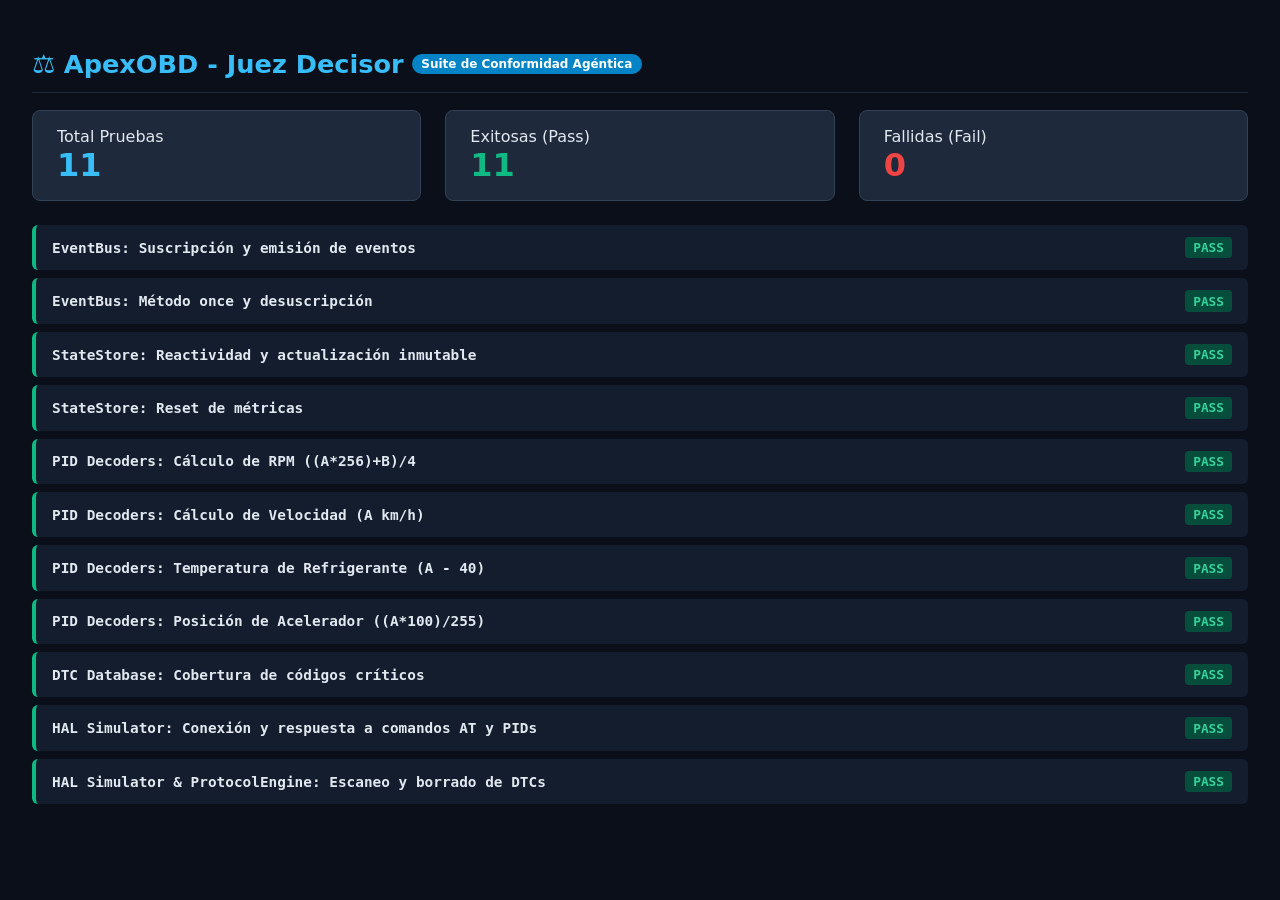
==== tests/arbiter_test_suite.html @ c175ecc3 "feat: implementacion inicial de ApexOBD con arquitectura agentica, pros clonados y suite de pruebas" ====
<!DOCTYPE html>
<html lang="es">
<head>
  <meta charset="UTF-8">
  <title>ApexOBD - Suite de Validación del Juez Decisor</title>
  <style>
    body {
      background-color: #0b0f19;
      color: #e2e8f0;
      font-family: 'Segoe UI', system-ui, -apple-system, sans-serif;
      padding: 2rem;
      margin: 0;
    }
    h1 {
      color: #38bdf8;
      font-size: 1.6rem;
      display: flex;
      align-items: center;
      gap: 0.5rem;
      border-bottom: 1px solid #1e293b;
      padding-bottom: 0.8rem;
    }
    .badge {
      background: #0284c7;
      color: #fff;
      font-size: 0.75rem;
      padding: 0.2rem 0.6rem;
      border-radius: 9999px;
      font-weight: bold;
    }
    .summary {
      display: flex;
      gap: 1.5rem;
      margin-bottom: 1.5rem;
    }
    .summary-card {
      background: #1e293b;
      border-radius: 8px;
      padding: 1rem 1.5rem;
      flex: 1;
      border: 1px solid #334155;
    }
    .summary-card .number {
      font-size: 2rem;
      font-weight: bold;
    }
    .passed .number { color: #10b981; }
    .failed .number { color: #ef4444; }
    .total .number { color: #38bdf8; }
    .test-list {
      display: flex;
      flex-direction: column;
      gap: 0.5rem;
    }
    .test-item {
      padding: 0.75rem 1rem;
      background: #131d2e;
      border-radius: 6px;
      border-left: 4px solid #64748b;
      display: flex;
      justify-content: space-between;
      align-items: center;
      font-family: monospace;
      font-size: 0.9rem;
    }
    .test-item.pass {
      border-left-color: #10b981;
    }
    .test-item.fail {
      border-left-color: #ef4444;
      background: #251217;
    }
    .status-tag {
      font-weight: bold;
      font-size: 0.8rem;
      padding: 0.2rem 0.5rem;
      border-radius: 4px;
    }
    .status-tag.pass { background: #064e3b; color: #34d399; }
    .status-tag.fail { background: #7f1d1d; color: #f87171; }
    .error-detail {
      font-size: 0.8rem;
      color: #fca5a5;
      margin-top: 0.3rem;
    }
  </style>
</head>
<body>
  <h1>
    <span>⚖️ ApexOBD - Juez Decisor</span>
    <span class="badge">Suite de Conformidad Agéntica</span>
  </h1>

  <div class="summary">
    <div class="summary-card total">
      <div>Total Pruebas</div>
      <div class="number" id="total-count">0</div>
    </div>
    <div class="summary-card passed">
      <div>Exitosas (Pass)</div>
      <div class="number" id="passed-count">0</div>
    </div>
    <div class="summary-card failed">
      <div>Fallidas (Fail)</div>
      <div class="number" id="failed-count">0</div>
    </div>
  </div>

  <div class="test-list" id="test-list"></div>

  <script type="module">
    import { EventBus } from '../js/core/event_bus.js';
    import { StateStore } from '../js/core/state_store.js';
    import { OBD_PIDS, DTC_DATABASE, AT_COMMANDS } from '../js/core/obd_constants.js';
    import { SimulatorTransport } from '../js/hal/simulator_transport.js';
    import { ProtocolEngine } from '../js/core/protocol_engine.js';

    const results = [];

    async function test(name, fn) {
      try {
        await fn();
        results.push({ name, pass: true });
      } catch (err) {
        results.push({ name, pass: false, error: err.message });
      }
    }

    function assert(condition, message) {
      if (!condition) throw new Error(message || 'Assertion failed');
    }

    async function runSuite() {
      // 1. Pruebas de EventBus
      await test('EventBus: Suscripción y emisión de eventos', () => {
        const bus = new EventBus();
        let received = null;
        bus.on('telemetry:update', (data) => { received = data; });
        bus.emit('telemetry:update', { key: 'rpm', value: 3000 });
        assert(received !== null && received.key === 'rpm' && received.value === 3000, 'El payload no coincide');
      });

      await test('EventBus: Método once y desuscripción', () => {
        const bus = new EventBus();
        let count = 0;
        bus.once('test:event', () => { count++; });
        bus.emit('test:event', 1);
        bus.emit('test:event', 2);
        assert(count === 1, 'once debió ejecutarse exactamente 1 vez');
      });

      // 2. Pruebas de StateStore
      await test('StateStore: Reactividad y actualización inmutable', () => {
        const store = new StateStore();
        let observedRpm = 0;
        store.subscribe((state) => {
          observedRpm = state.telemetry.rpm;
        });
        store.updateTelemetry({ rpm: 4500, speed: 120 });
        assert(observedRpm === 4500, 'El suscriptor no fue notificado con 4500 RPM');
        assert(store.getState().telemetry.speed === 120, 'La velocidad debe ser 120');
      });

      await test('StateStore: Reset de métricas', () => {
        const store = new StateStore();
        store.updateTelemetry({ rpm: 5000, speed: 140 });
        store.reset();
        assert(store.getState().telemetry.rpm === 0, 'RPM no se restableció a 0');
        assert(store.getState().telemetry.speed === 0, 'Velocidad no se restableció a 0');
      });

      // 3. Fórmulas de Decodificación OBD2 (SAE J1979)
      await test('PID Decoders: Cálculo de RPM ((A*256)+B)/4', () => {
        // Bytes para 2000 RPM -> (2000 * 4) = 8000 -> Hex 0x1F40 -> A = 0x1F (31), B = 0x40 (64)
        const bytes = [0x1F, 0x40];
        const rpm = OBD_PIDS.ENGINE_RPM.decode(bytes);
        assert(rpm === 2000, `Esperado 2000 RPM, obtenido: ${rpm}`);
      });

      await test('PID Decoders: Cálculo de Velocidad (A km/h)', () => {
        const bytes = [0x50]; // 80 decimal
        const speed = OBD_PIDS.VEHICLE_SPEED.decode(bytes);
        assert(speed === 80, `Esperado 80 km/h, obtenido: ${speed}`);
      });

      await test('PID Decoders: Temperatura de Refrigerante (A - 40)', () => {
        // 90°C -> A = 90 + 40 = 130 (0x82)
        const bytes = [130];
        const temp = OBD_PIDS.COOLANT_TEMP.decode(bytes);
        assert(temp === 90, `Esperado 90°C, obtenido: ${temp}`);
      });

      await test('PID Decoders: Posición de Acelerador ((A*100)/255)', () => {
        const bytes = [128]; // ~50.19%
        const throttle = OBD_PIDS.THROTTLE_POS.decode(bytes);
        assert(Math.round(throttle) === 50, `Esperado ~50%, obtenido: ${throttle}`);
      });

      // 4. Catálogo y Decodificación de DTCs
      await test('DTC Database: Cobertura de códigos críticos', () => {
        assert(DTC_DATABASE['P0300'] !== undefined, 'Falta P0300 en base de datos');
        assert(DTC_DATABASE['P0171'] !== undefined, 'Falta P0171 en base de datos');
        assert(DTC_DATABASE['P0302'].severity === 'HIGH', 'P0302 debe ser severidad HIGH');
      });

      // 5. Integración con SimulatorTransport y ProtocolEngine
      await test('HAL Simulator: Conexión y respuesta a comandos AT y PIDs', async () => {
        const sim = new SimulatorTransport();
        await sim.connect();
        assert(sim.isConnected === true, 'El simulador debe estar conectado');

        const engine = new ProtocolEngine(sim);
        const atzResp = await engine.sendCommand(AT_COMMANDS.RESET);
        assert(atzResp.includes('ELM327'), `Respuesta de ATZ inválida: ${atzResp}`);

        const voltResp = await engine.sendCommand(AT_COMMANDS.READ_VOLTAGE);
        assert(voltResp.includes('V'), `Respuesta de voltaje inválida: ${voltResp}`);

        await sim.disconnect();
        assert(sim.isConnected === false, 'El simulador no se desconectó');
      });

      await test('HAL Simulator & ProtocolEngine: Escaneo y borrado de DTCs', async () => {
        const sim = new SimulatorTransport();
        await sim.connect();
        const engine = new ProtocolEngine(sim);

        // Escaneo inicial de fallas inyectadas
        const dtcs = await engine.scanDTCs();
        assert(dtcs.length > 0, 'Debieron detectarse DTCs simulados');
        assert(dtcs.some(d => d.code === 'P0302'), 'Debió detectarse P0302');

        // Borrado de fallas
        await engine.clearDTCs();
        const emptyDtcs = await engine.scanDTCs();
        assert(emptyDtcs.length === 0, 'La lista de DTCs debió quedar vacía tras Servicio 04');

        await sim.disconnect();
      });

      renderResults();
    }

    function renderResults() {
      const listEl = document.getElementById('test-list');
      let passed = 0;
      let failed = 0;

      listEl.innerHTML = '';
      results.forEach(r => {
        if (r.pass) passed++; else failed++;
        const item = document.createElement('div');
        item.className = `test-item ${r.pass ? 'pass' : 'fail'}`;
        item.innerHTML = `
          <div>
            <strong>${r.name}</strong>
            ${r.error ? `<div class="error-detail">${r.error}</div>` : ''}
          </div>
          <span class="status-tag ${r.pass ? 'pass' : 'fail'}">${r.pass ? 'PASS' : 'FAIL'}</span>
        `;
        listEl.appendChild(item);
      });

      document.getElementById('total-count').textContent = results.length;
      document.getElementById('passed-count').textContent = passed;
      document.getElementById('failed-count').textContent = failed;
    }

    window.addEventListener('DOMContentLoaded', runSuite);
  </script>
</body>
</html>
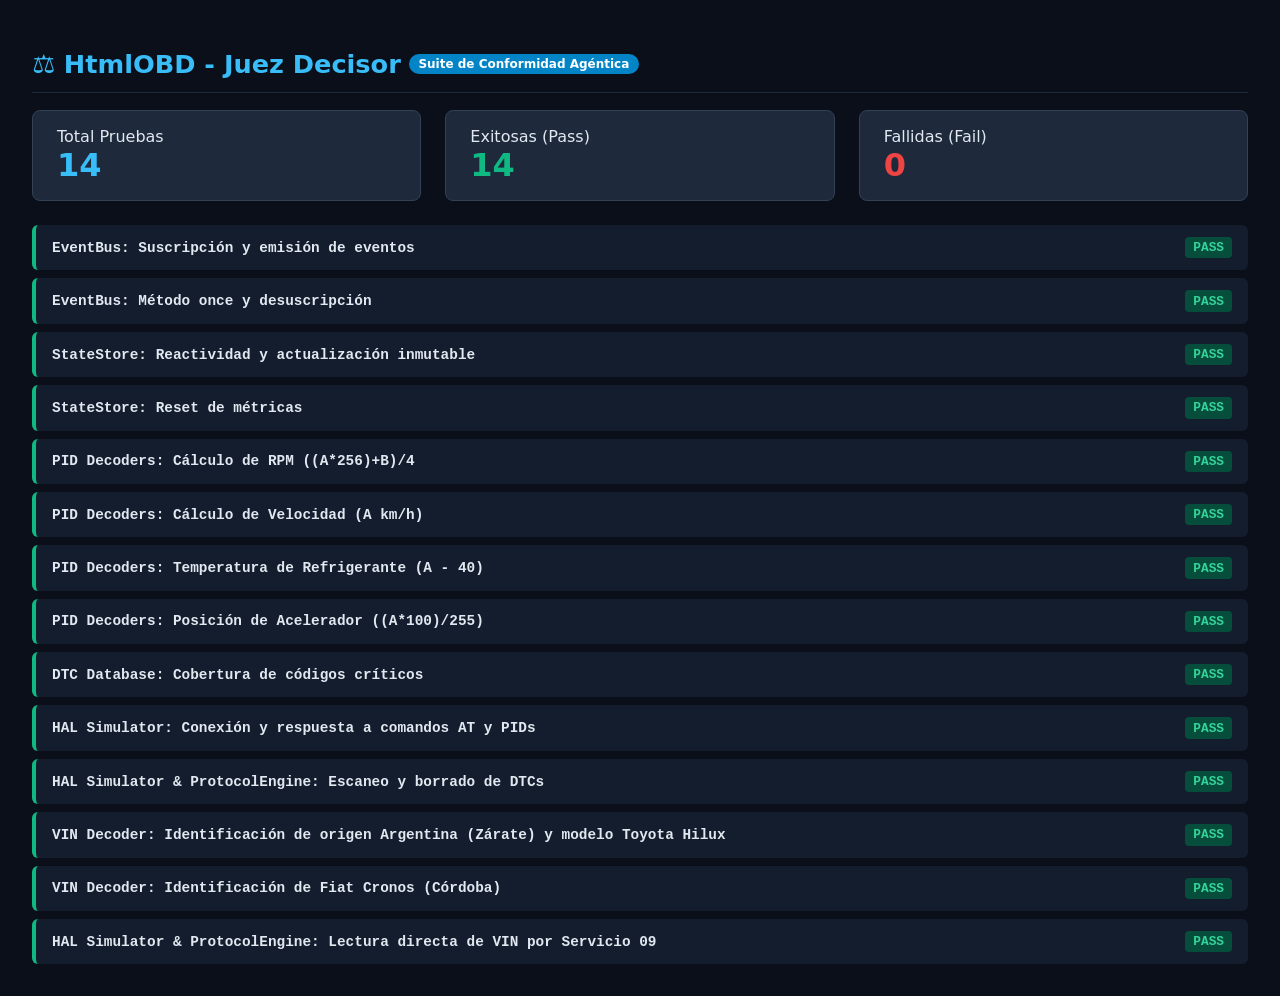
==== commit 74f80292: "feat: renombrado a HtmlOBD, iconos sobrios monocromaticos, deteccion de VIN y modelos de Argentina" ====
--- a/tests/arbiter_test_suite.html
+++ b/tests/arbiter_test_suite.html
@@ -87,7 +87,7 @@
 </head>
 <body>
   <h1>
-    <span>⚖️ ApexOBD - Juez Decisor</span>
+    <span>⚖️ HtmlOBD - Juez Decisor</span>
     <span class="badge">Suite de Conformidad Agéntica</span>
   </h1>
 
@@ -114,6 +114,7 @@
     import { OBD_PIDS, DTC_DATABASE, AT_COMMANDS } from '../js/core/obd_constants.js';
     import { SimulatorTransport } from '../js/hal/simulator_transport.js';
     import { ProtocolEngine } from '../js/core/protocol_engine.js';
+    import { decodeVin } from '../js/core/vehicle_catalog.js';
 
     const results = [];
 
@@ -234,6 +235,36 @@
         await engine.clearDTCs();
         const emptyDtcs = await engine.scanDTCs();
         assert(emptyDtcs.length === 0, 'La lista de DTCs debió quedar vacía tras Servicio 04');
+
+        await sim.disconnect();
+      });
+
+      // 6. Decodificación de VIN y Modelos de Argentina
+      await test('VIN Decoder: Identificación de origen Argentina (Zárate) y modelo Toyota Hilux', () => {
+        const res = decodeVin('8AJBA3CD8P0000001');
+        assert(res.valid === true, 'El VIN debió ser válido');
+        assert(res.country === 'Argentina', 'El país debe ser Argentina');
+        assert(res.brand === 'Toyota', 'La marca debe ser Toyota');
+        assert(res.matchedProfile !== null, 'Debió emparejar con un perfil');
+        assert(res.matchedProfile.id === 'toyota_hilux_28', 'El perfil debe ser Hilux 2.8');
+      });
+
+      await test('VIN Decoder: Identificación de Fiat Cronos (Córdoba)', () => {
+        const res = decodeVin('8AP123456P0000002');
+        assert(res.valid === true, 'El VIN debió ser válido');
+        assert(res.country === 'Argentina', 'El país debe ser Argentina');
+        assert(res.brand.includes('Fiat'), 'La marca debe ser Fiat');
+        assert(res.matchedProfile.id === 'fiat_cronos_13', 'El perfil debe ser Cronos 1.3');
+      });
+
+      await test('HAL Simulator & ProtocolEngine: Lectura directa de VIN por Servicio 09', async () => {
+        const sim = new SimulatorTransport();
+        await sim.connect();
+        const engine = new ProtocolEngine(sim);
+
+        const decoded = await engine.readVin();
+        assert(decoded !== null && decoded.valid === true, 'El VIN leído por OBD2 debe ser válido');
+        assert(decoded.wmi === '8AJ', 'El WMI simulado debe ser 8AJ (Toyota Zárate)');
 
         await sim.disconnect();
       });
